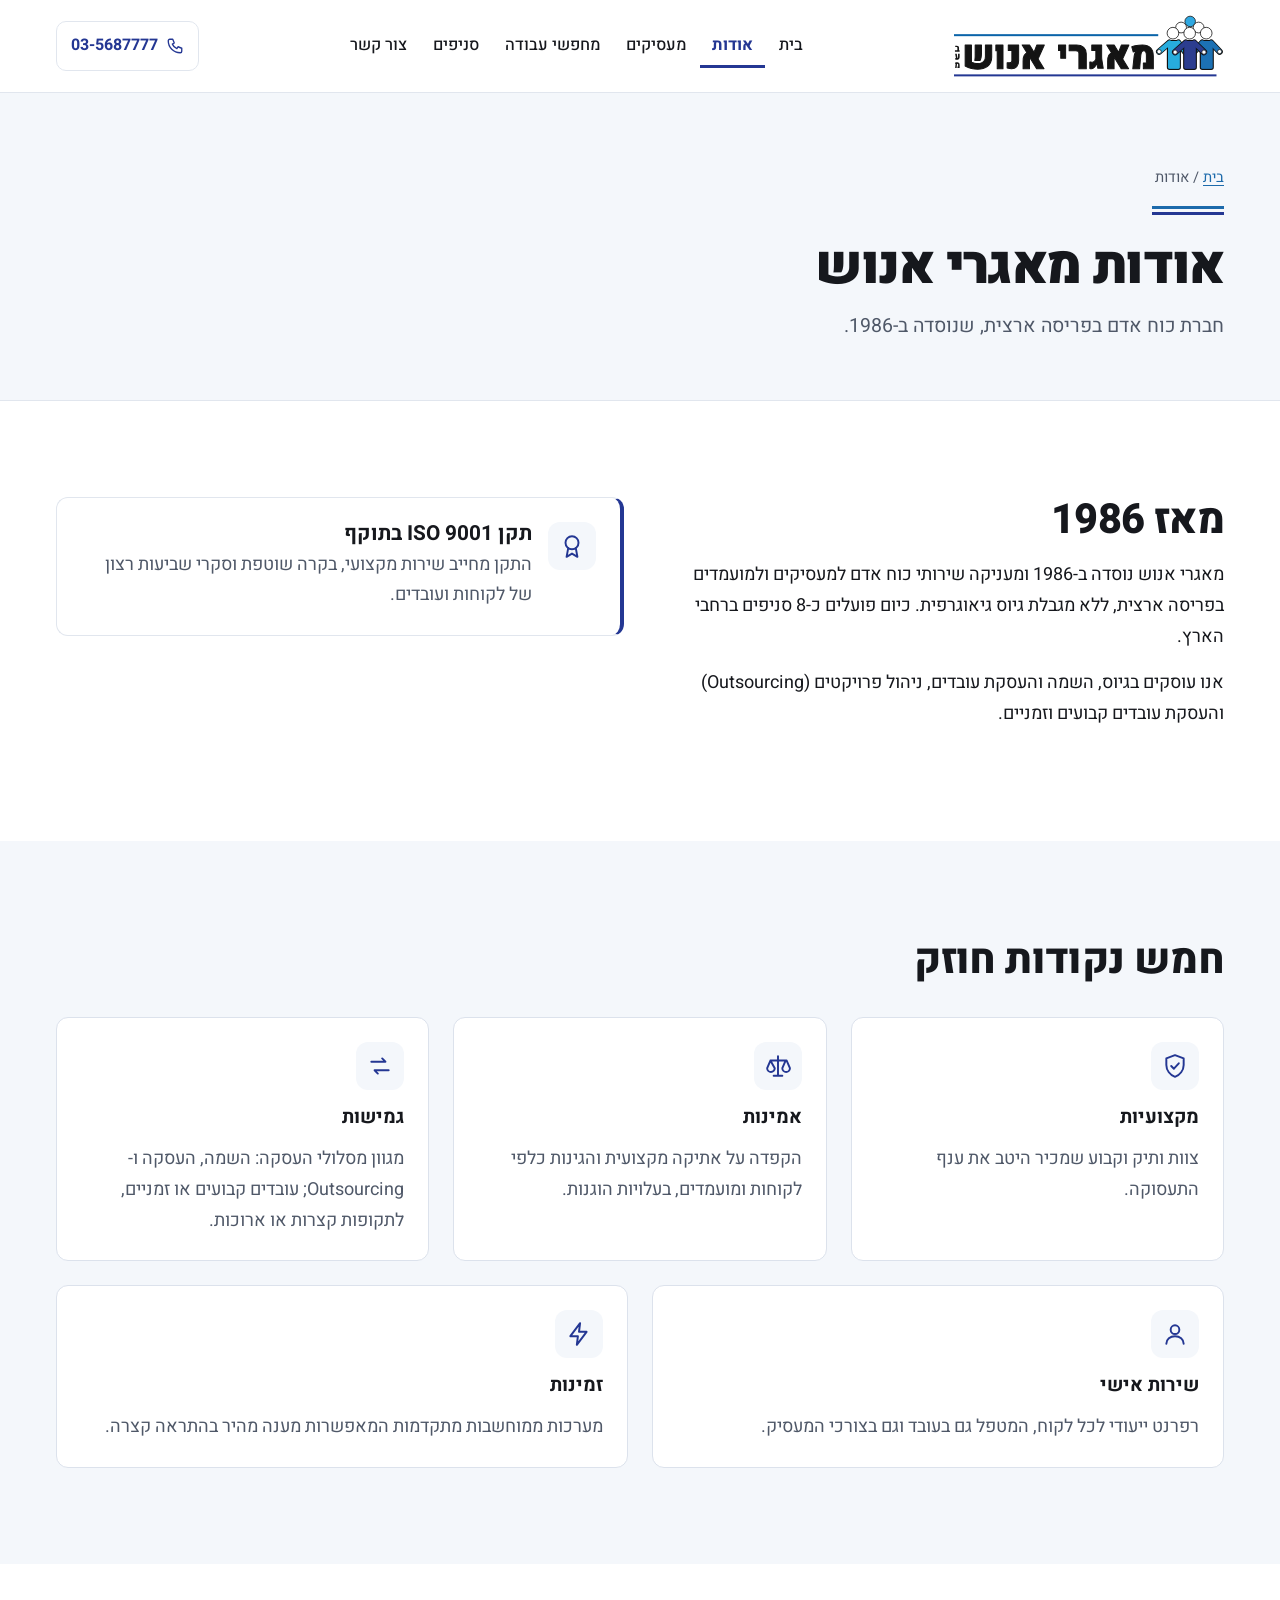
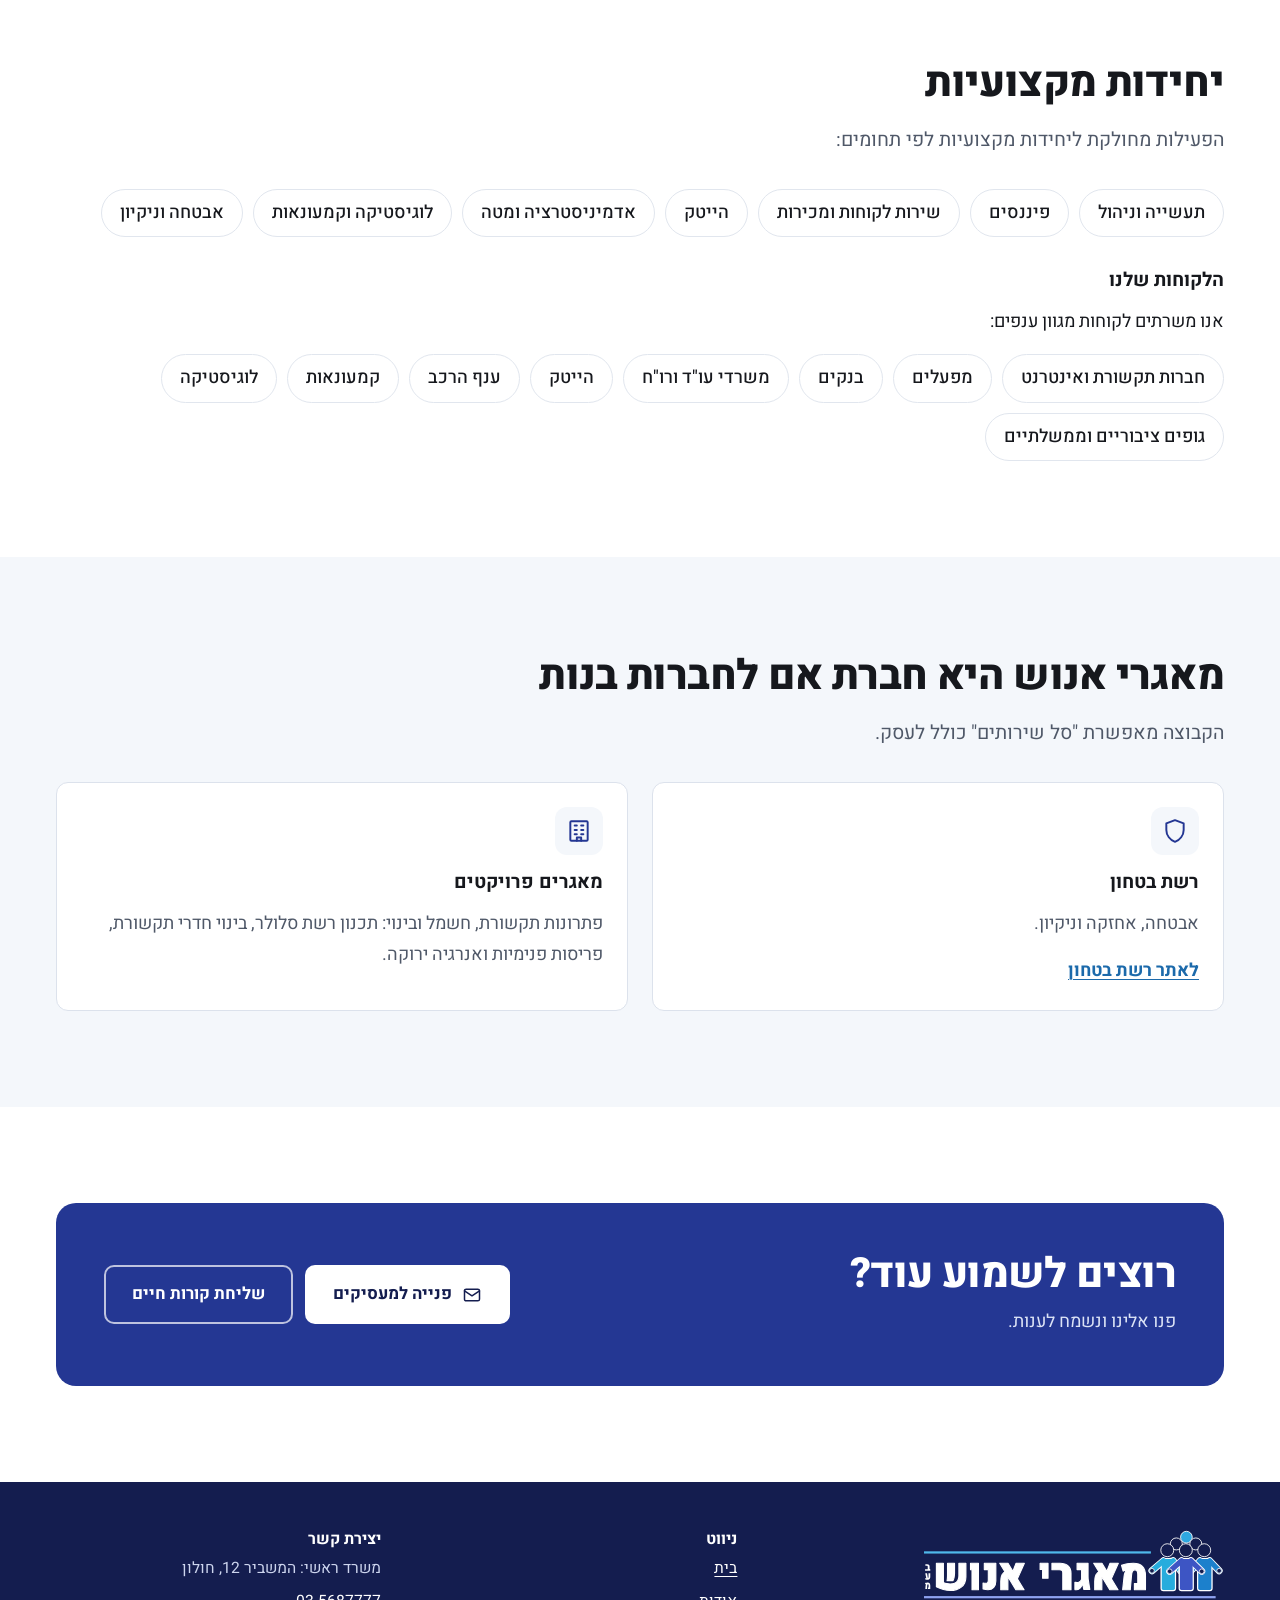
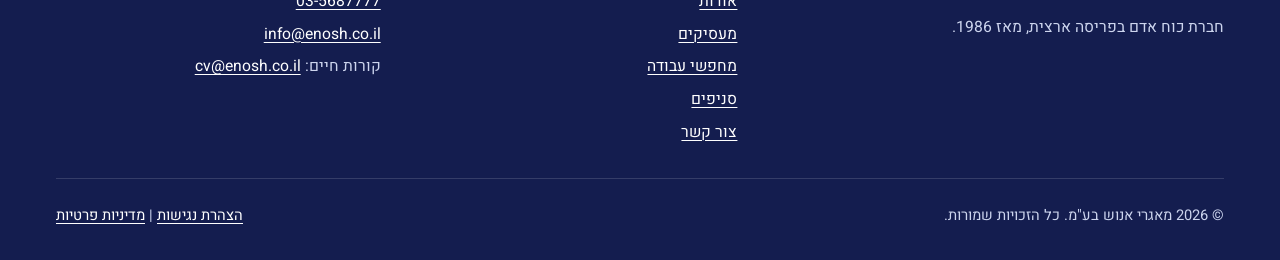
==== about.html @ d74fe284 "אתר מאגרי אנוש - גרסה ראשונה Co-Authored-By: Claude Opus 5.5 <noreply@anthropic.com>" ====
<!doctype html>
<html lang="he" dir="rtl">
<head>
<meta charset="utf-8">
<meta name="viewport" content="width=device-width,initial-scale=1">
<title>אודות | מאגרי אנוש - חברת כוח אדם מאז 1986</title>
<meta name="description" content="מאגרי אנוש נוסדה ב-1986, תקן ISO 9001 בתוקף, פריסה ארצית, יחידות מקצועיות וחברות בנות: רשת בטחון ומאגרים פרויקטים.">
<link rel="canonical" href="https://enosh.co.il/about.html">
<link rel="icon" href="favicon.svg" type="image/svg+xml">
<meta name="theme-color" content="#243793">
<meta property="og:type" content="website">
<meta property="og:locale" content="he_IL">
<meta property="og:site_name" content="מאגרי אנוש">
<meta property="og:title" content="אודות | מאגרי אנוש - חברת כוח אדם מאז 1986">
<meta property="og:description" content="מאגרי אנוש נוסדה ב-1986, תקן ISO 9001 בתוקף, פריסה ארצית, יחידות מקצועיות וחברות בנות: רשת בטחון ומאגרים פרויקטים.">
<meta property="og:url" content="https://enosh.co.il/about.html">
<meta property="og:image" content="https://enosh.co.il/assets/og-image.png">
<meta name="twitter:card" content="summary_large_image">
<link rel="preconnect" href="https://fonts.googleapis.com"><link rel="preconnect" href="https://fonts.gstatic.com" crossorigin><link rel="stylesheet" href="https://fonts.googleapis.com/css2?family=Heebo:wght@400;500;600;700;800;900&display=swap">
<link rel="stylesheet" href="styles.css">
<noscript><style>.nav{display:flex!important;position:static;flex-wrap:wrap;flex-direction:row;box-shadow:none}.menu-btn,.mo-btn,.chat-ctl .pause-btn,.mq-pause{display:none}.mtrack{animation:none!important;width:auto}.logos[aria-hidden]{display:none}.logos{flex-wrap:wrap;justify-content:center}</style></noscript>

</head>
<body>
<a class="skip" href="#main">דלגו לתוכן הראשי</a>
<header class="site-header"><div class="wrap bar">
<a class="logo" href="./" aria-label="מאגרי אנוש - דף הבית"><img src="assets/logo.svg" alt="מאגרי אנוש" width="431" height="99"></a>
<nav class="nav" id="site-nav" aria-label="ניווט ראשי"><a href="./">בית</a><a href="about.html" aria-current="page">אודות</a><a href="employers.html">מעסיקים</a><a href="candidates.html">מחפשי עבודה</a><a href="branches.html">סניפים</a><a href="contact.html">צור קשר</a></nav>
<div class="hdr-end"><a class="hdr-cta" href="tel:+97235687777" aria-label="התקשרו אלינו: 03-5687777"><svg viewBox="0 0 24 24" fill="none" stroke="currentColor" stroke-width="1.8" stroke-linecap="round" stroke-linejoin="round" aria-hidden="true" focusable="false"><path d="M5 3h4l2 5-2.5 1.5a11 11 0 006 6L16 13l5 2v4a2 2 0 01-2 2A16 16 0 013 5a2 2 0 012-2z"/></svg><span class="num"><bdi>03-5687777</bdi></span></a>

<button class="menu-btn" id="menu-btn" type="button" aria-expanded="false" aria-controls="site-nav" aria-label="פתיחת תפריט"><svg viewBox="0 0 24 24" fill="none" stroke="currentColor" stroke-width="1.8" stroke-linecap="round" stroke-linejoin="round" aria-hidden="true" focusable="false"><path d="M4 7h16M4 12h16M4 17h16"/></svg></button></div>
</div></header>
<main id="main" tabindex="-1">
<section class="page-hero"><div class="wrap"><div class="crumbs"><a href="./">בית</a> / אודות</div><span class="rule" aria-hidden="true"></span><h1>אודות מאגרי אנוש</h1><p class="lead">חברת כוח אדם בפריסה ארצית, שנוסדה ב-1986.</p></div></section>
<section><div class="wrap cols two">
<div><h2>מאז 1986</h2>
<p>מאגרי אנוש נוסדה ב-1986 ומעניקה שירותי כוח אדם למעסיקים ולמועמדים בפריסה ארצית, ללא מגבלת גיוס גיאוגרפית. כיום פועלים כ-8 סניפים ברחבי הארץ.</p>
<p>אנו עוסקים בגיוס, השמה והעסקת עובדים, ניהול פרויקטים (<span lang="en">Outsourcing</span>) והעסקת עובדים קבועים וזמניים.</p></div>
<div class="highlight"><div class="ico"><svg viewBox="0 0 24 24" fill="none" stroke="currentColor" stroke-width="1.8" stroke-linecap="round" stroke-linejoin="round" aria-hidden="true" focusable="false"><circle cx="12" cy="9" r="6"/><path d="M8.5 14L7 22l5-3 5 3-1.5-8"/></svg></div><div><h3>תקן <span lang="en">ISO 9001</span> בתוקף</h3><p>התקן מחייב שירות מקצועי, בקרה שוטפת וסקרי שביעות רצון של לקוחות ועובדים.</p></div></div>
</div></section>
<section class="alt" aria-labelledby="h-str"><div class="wrap"><div class="sec-head"><h2 id="h-str">חמש נקודות חוזק</h2></div>
<div class="grid c5"><article class="card"><div class="ico"><svg viewBox="0 0 24 24" fill="none" stroke="currentColor" stroke-width="1.8" stroke-linecap="round" stroke-linejoin="round" aria-hidden="true" focusable="false"><path d="M12 2l8 3v6c0 5-3.4 9.4-8 11-4.6-1.6-8-6-8-11V5l8-3z"/><path d="M8.5 12l2.5 2.5 4.5-5"/></svg></div><h3>מקצועיות</h3><p>צוות ותיק וקבוע שמכיר היטב את ענף התעסוקה.</p></article>
<article class="card"><div class="ico"><svg viewBox="0 0 24 24" fill="none" stroke="currentColor" stroke-width="1.8" stroke-linecap="round" stroke-linejoin="round" aria-hidden="true" focusable="false"><path d="M12 3v18M5 7h14M5 7l-3 7a3.5 3.5 0 007 0L5 7zM19 7l-3 7a3.5 3.5 0 007 0l-3-7zM8 21h8"/></svg></div><h3>אמינות</h3><p>הקפדה על אתיקה מקצועית והגינות כלפי לקוחות ומועמדים, בעלויות הוגנות.</p></article>
<article class="card"><div class="ico"><svg viewBox="0 0 24 24" fill="none" stroke="currentColor" stroke-width="1.8" stroke-linecap="round" stroke-linejoin="round" aria-hidden="true" focusable="false"><path d="M4 8h13l-3-3M20 16H7l3 3"/></svg></div><h3>גמישות</h3><p>מגוון מסלולי העסקה: השמה, העסקה ו-<span lang="en">Outsourcing</span>; עובדים קבועים או זמניים, לתקופות קצרות או ארוכות.</p></article>
<article class="card"><div class="ico"><svg viewBox="0 0 24 24" fill="none" stroke="currentColor" stroke-width="1.8" stroke-linecap="round" stroke-linejoin="round" aria-hidden="true" focusable="false"><circle cx="12" cy="8" r="4"/><path d="M4 21c0-4.4 3.6-7 8-7s8 2.6 8 7"/></svg></div><h3>שירות אישי</h3><p>רפרנט ייעודי לכל לקוח, המטפל גם בעובד וגם בצורכי המעסיק.</p></article>
<article class="card"><div class="ico"><svg viewBox="0 0 24 24" fill="none" stroke="currentColor" stroke-width="1.8" stroke-linecap="round" stroke-linejoin="round" aria-hidden="true" focusable="false"><path d="M13 2L4 14h7l-1 8 9-12h-7l1-8z"/></svg></div><h3>זמינות</h3><p>מערכות ממוחשבות מתקדמות המאפשרות מענה מהיר בהתראה קצרה.</p></article></div></div></section>
<section aria-labelledby="h-spec"><div class="wrap">
<div class="sec-head"><h2 id="h-spec">יחידות מקצועיות</h2><p class="lead">הפעילות מחולקת ליחידות מקצועיות לפי תחומים:</p></div>
<ul class="chips"><li>תעשייה וניהול</li><li>פיננסים</li><li>שירות לקוחות ומכירות</li><li>הייטק</li><li>אדמיניסטרציה ומטה</li><li>לוגיסטיקה וקמעונאות</li><li>אבטחה וניקיון</li></ul>
<h3 style="margin-top:32px">הלקוחות שלנו</h3>
<p>אנו משרתים לקוחות מגוון ענפים:</p>
<ul class="chips"><li>חברות תקשורת ואינטרנט</li><li>מפעלים</li><li>בנקים</li><li>משרדי עו"ד ורו"ח</li><li>הייטק</li><li>ענף הרכב</li><li>קמעונאות</li><li>לוגיסטיקה</li><li>גופים ציבוריים וממשלתיים</li></ul>
</div></section>
<section class="alt" id="group" aria-labelledby="h-grp"><div class="wrap">
<div class="sec-head"><h2 id="h-grp">מאגרי אנוש היא חברת אם לחברות בנות</h2><p class="lead">הקבוצה מאפשרת &quot;סל שירותים&quot; כולל לעסק.</p></div>
<div class="grid c2">
<article class="card"><div class="ico"><svg viewBox="0 0 24 24" fill="none" stroke="currentColor" stroke-width="1.8" stroke-linecap="round" stroke-linejoin="round" aria-hidden="true" focusable="false"><path d="M12 2l8 3v6c0 5-3.4 9.4-8 11-4.6-1.6-8-6-8-11V5l8-3z"/></svg></div><h3>רשת בטחון</h3><p>אבטחה, אחזקה וניקיון.</p><a class="more" href="https://rbsec.co.il" target="_blank" rel="noopener">לאתר רשת בטחון<span class="sr-only"> (נפתח בחלון חדש)</span></a></article>
<article class="card"><div class="ico"><svg viewBox="0 0 24 24" fill="none" stroke="currentColor" stroke-width="1.8" stroke-linecap="round" stroke-linejoin="round" aria-hidden="true" focusable="false"><rect x="4" y="3" width="16" height="18" rx="1"/><path d="M8 7h2M14 7h2M8 11h2M14 11h2M8 15h2M14 15h2M10 21v-3h4v3"/></svg></div><h3>מאגרים פרויקטים</h3><p>פתרונות תקשורת, חשמל ובינוי: תכנון רשת סלולר, בינוי חדרי תקשורת, פריסות פנימיות ואנרגיה ירוקה.</p></article>
</div></div></section>
<section><div class="wrap"><div class="band"><div><h2>רוצים לשמוע עוד?</h2><p>פנו אלינו ונשמח לענות.</p></div><div class="hero-cta"><a class="btn btn-primary" href="mailto:info@enosh.co.il?subject=%D7%A4%D7%A0%D7%99%D7%99%D7%AA%20%D7%9E%D7%A2%D7%A1%D7%99%D7%A7"><svg viewBox="0 0 24 24" fill="none" stroke="currentColor" stroke-width="1.8" stroke-linecap="round" stroke-linejoin="round" aria-hidden="true" focusable="false"><rect x="3" y="5" width="18" height="14" rx="2"/><path d="M3 7l9 6 9-6"/></svg>פנייה למעסיקים</a><a class="btn btn-ghost" href="mailto:cv@enosh.co.il?subject=%D7%A7%D7%95%D7%A8%D7%95%D7%AA%20%D7%97%D7%99%D7%99%D7%9D%20-%20%D7%9E%D7%97%D7%A4%D7%A9%2F%D7%AA%20%D7%A2%D7%91%D7%95%D7%93%D7%94">שליחת קורות חיים</a></div></div></div></section>
</main>
<footer class="site-footer"><div class="wrap">
<div class="foot">
<div><a class="foot-logo" href="./"><img src="assets/logo-white.svg" alt="מאגרי אנוש - דף הבית" width="431" height="99" loading="lazy"></a><p style="margin-top:16px">חברת כוח אדם בפריסה ארצית, מאז 1986.</p></div>
<div><h2>ניווט</h2><ul><li><a href="./">בית</a></li><li><a href="about.html">אודות</a></li><li><a href="employers.html">מעסיקים</a></li><li><a href="candidates.html">מחפשי עבודה</a></li><li><a href="branches.html">סניפים</a></li><li><a href="contact.html">צור קשר</a></li></ul></div>
<div><h2>יצירת קשר</h2><ul><li>משרד ראשי: המשביר 12, חולון</li><li><a href="tel:+97235687777"><bdi>03-5687777</bdi></a></li><li><a href="mailto:info@enosh.co.il">info@enosh.co.il</a></li><li>קורות חיים: <a href="mailto:cv@enosh.co.il">cv@enosh.co.il</a></li></ul></div>
</div>
<div class="foot-bottom"><p>&copy; 2026 מאגרי אנוש בע"מ. כל הזכויות שמורות.</p><p><a href="accessibility.html">הצהרת נגישות</a> | <a href="privacy.html">מדיניות פרטיות</a></p></div>
</div></footer>
<nav class="mbar" aria-label="פעולות מהירות"><a class="cv" href="mailto:cv@enosh.co.il?subject=%D7%A7%D7%95%D7%A8%D7%95%D7%AA%20%D7%97%D7%99%D7%99%D7%9D%20-%20%D7%9E%D7%97%D7%A4%D7%A9%2F%D7%AA%20%D7%A2%D7%91%D7%95%D7%93%D7%94"><svg viewBox="0 0 24 24" fill="none" stroke="currentColor" stroke-width="1.8" stroke-linecap="round" stroke-linejoin="round" aria-hidden="true" focusable="false"><rect x="3" y="5" width="18" height="14" rx="2"/><path d="M3 7l9 6 9-6"/></svg>שליחת קו&quot;ח</a><a class="call" href="tel:+97235687777" aria-label="התקשרו: 03-5687777"><svg viewBox="0 0 24 24" fill="none" stroke="currentColor" stroke-width="1.8" stroke-linecap="round" stroke-linejoin="round" aria-hidden="true" focusable="false"><path d="M5 3h4l2 5-2.5 1.5a11 11 0 006 6L16 13l5 2v4a2 2 0 01-2 2A16 16 0 013 5a2 2 0 012-2z"/></svg>התקשרו</a></nav>
<script src="scripts.js" defer></script>
</body>
</html>
---- styles.css ----
/* מאגרי אנוש — v4 "modern & clean" (11/2026)
   Palette taken from the logo: navy rule #243793, blue figure #1C71B4, cyan figure #27ACDD, black wordmark. */
:root{
  --ink:#16181D;--muted:#4F5868;--navy:#243793;--navy-d:#141D4F;--blue:#1C6AAB;--cyan:#27ACDD;
  --paper:#F4F7FB;--line:#E1E6EE;--white:#fff;
  --r:12px;--r-lg:20px;
  --s1:4px;--s2:8px;--s3:16px;--s4:24px;--s5:32px;--s6:48px;--s7:72px;--s8:112px;
  --font:'Heebo',system-ui,-apple-system,'Segoe UI',Arial,sans-serif;
  --ease:cubic-bezier(.2,.7,.2,1);
  --bar-h:0px;
}
*,*::before,*::after{box-sizing:border-box}
html{scroll-behavior:smooth;scroll-padding-top:96px;scroll-padding-bottom:calc(var(--bar-h) + 16px);-webkit-text-size-adjust:100%}
body{margin:0;font-family:var(--font);color:var(--ink);background:var(--white);line-height:1.7;font-size:1.0625rem;overflow-x:hidden;padding-bottom:var(--bar-h)}
img{max-width:100%;height:auto;display:block}
a{color:var(--blue);text-underline-offset:3px;text-decoration-thickness:1px}
a:hover{color:var(--navy);text-decoration-thickness:2px}
:focus-visible{outline:3px solid var(--navy);outline-offset:3px;border-radius:4px}
bdi{unicode-bidi:isolate}
.sr-only{position:absolute!important;width:1px;height:1px;padding:0;margin:-1px;overflow:hidden;clip:rect(0,0,0,0);white-space:nowrap;border:0}
.skip{position:absolute;inset-inline-start:var(--s3);top:-100px;background:var(--navy);color:#fff;padding:var(--s2) var(--s3);border-radius:8px;z-index:200}
.skip:focus{top:var(--s2);color:#fff}
.wrap{width:100%;max-width:1200px;margin-inline:auto;padding-inline:var(--s3)}
h1,h2,h3{line-height:1.15;margin:0 0 var(--s3);color:var(--ink);letter-spacing:-.015em}
h1{font-size:clamp(2.2rem,7.4vw,4.4rem);font-weight:900;letter-spacing:-.025em;line-height:1.05}
h2{font-size:clamp(1.65rem,4vw,2.6rem);font-weight:800}
h3{font-size:1.2rem;font-weight:700;letter-spacing:0}
p{margin:0 0 var(--s3)}
.lead{font-size:clamp(1.08rem,1.6vw,1.22rem);color:var(--muted);max-width:58ch;line-height:1.7}
section{padding-block:var(--s7)}
.alt{background:var(--paper)}
.sec-head{margin-bottom:var(--s5);max-width:720px}
.sec-head h2{margin-bottom:var(--s3)}
.sec-head .lead{margin:0}
/* the logo's double rule — used as the one recurring brand device */
.rule{display:block;width:72px;height:9px;margin:0 0 var(--s4);background:linear-gradient(var(--blue),var(--blue)) top/100% 3px no-repeat,linear-gradient(var(--navy),var(--navy)) bottom/100% 3px no-repeat}
.todo{background:#FFF3C4;padding:0 4px;border-radius:4px}

/* ===== header ===== */
.site-header{position:sticky;top:0;z-index:60;background:rgba(255,255,255,.97);border-bottom:1px solid var(--line);transition:box-shadow .3s}
.site-header.scrolled{box-shadow:0 6px 24px rgba(20,29,79,.08)}
.bar{position:relative;display:flex;align-items:center;justify-content:space-between;gap:var(--s3);min-height:72px}
.logo{display:block;flex:none;line-height:0;border-radius:6px}
.logo img{height:40px;width:auto}
.nav{display:none;position:absolute;inset-inline:calc(var(--s3) * -1);top:100%;background:#fff;border-bottom:1px solid var(--line);padding:var(--s2) var(--s3) var(--s3);box-shadow:0 16px 32px rgba(20,29,79,.1);flex-direction:column}
.nav.open{display:flex}
.nav a{color:var(--ink);text-decoration:none;font-weight:500;padding:12px var(--s3);border-radius:8px}
.nav a:hover{background:var(--paper);color:var(--navy)}
.nav a[aria-current="page"]{color:var(--navy);font-weight:700;background:var(--paper)}
.hdr-end{display:flex;align-items:center;gap:var(--s2)}
.hdr-cta{display:none;align-items:center;gap:var(--s2);color:var(--navy);text-decoration:none;font-weight:700;padding:10px 14px;border:1px solid var(--line);border-radius:10px;white-space:nowrap;font-size:1rem}
.hdr-cta:hover{border-color:var(--navy);color:var(--navy);text-decoration:none}
.hdr-cta svg{width:18px;height:18px}
.mo-btn,.menu-btn{display:inline-flex;align-items:center;justify-content:center;gap:6px;min-width:44px;height:44px;border:1px solid var(--line);background:#fff;border-radius:10px;color:var(--navy);cursor:pointer;padding:0 10px;font:inherit;font-size:.9rem;font-weight:600}
.mo-btn:hover,.menu-btn:hover{border-color:var(--navy)}
.mo-btn svg,.menu-btn svg{width:22px;height:22px;flex:none}
.mo-btn[aria-pressed="true"]{background:var(--navy);color:#fff;border-color:var(--navy)}
.mo-lbl{display:none}
@media (min-width:600px){
  .logo img{height:48px}
  .hdr-cta{display:inline-flex}
}
@media (min-width:1000px){
  .bar{min-height:92px}
  .logo img{height:62px}
  .site-header.scrolled .logo img{height:50px}
  .logo img{transition:height .3s var(--ease)}
  .menu-btn{display:none}
  .nav{display:flex;position:static;flex-direction:row;border:0;box-shadow:none;padding:0;background:none;gap:2px}
  .nav a{padding:8px 12px;font-size:1.02rem}
  .nav a[aria-current="page"]{background:none;box-shadow:inset 0 -3px 0 var(--navy);border-radius:0}
}
@media (min-width:1200px){.mo-lbl{display:inline}}

/* ===== buttons ===== */
.btn{display:inline-flex;align-items:center;justify-content:center;gap:10px;font:inherit;font-weight:700;font-size:1.05rem;text-decoration:none;padding:13px 26px;border-radius:10px;border:2px solid transparent;transition:background .2s,color .2s,border-color .2s;min-height:52px;cursor:pointer}
.btn svg{width:20px;height:20px;flex:none}
.btn-primary,.btn-dark{background:var(--navy);color:#fff}
.btn-primary:hover,.btn-dark:hover{background:var(--navy-d);color:#fff;text-decoration:none}
.btn-ghost{border-color:var(--navy);color:var(--navy);background:#fff}
.btn-ghost:hover{background:var(--paper);color:var(--navy-d);text-decoration:none}
.on-dark .btn-primary{background:#fff;color:var(--navy-d)}
.on-dark .btn-primary:hover{background:#E6ECF8;color:var(--navy-d)}
.on-dark .btn-ghost{background:transparent;border-color:rgba(255,255,255,.7);color:#fff}
.on-dark .btn-ghost:hover{background:rgba(255,255,255,.1);color:#fff}
.hero-cta{display:flex;flex-wrap:wrap;gap:12px;margin-top:var(--s5)}

/* ===== home hero ===== */
.hero{padding-block:var(--s6) var(--s7);overflow:hidden}
.hero-grid{display:grid;gap:var(--s6);align-items:center}
.hero h1{margin-bottom:var(--s4)}
.hero h1 span{display:block;color:var(--navy)}
.hero .lead{font-size:clamp(1.1rem,1.7vw,1.3rem)}
.hero-note{margin-top:var(--s4);font-size:.98rem;color:var(--muted)}
.hero-note a{white-space:nowrap}
@media (min-width:360px) and (max-width:599px){.logo img{height:44px}}
.hero-art{position:relative;display:grid;justify-items:center;padding-block:var(--s3)}
@media (min-width:1000px){
  .hero{padding-block:var(--s7) var(--s8)}
  .hero-grid{grid-template-columns:1.1fr .9fr;gap:var(--s7)}
}

/* phone mockup */
.phone-wrap{position:relative;z-index:1;display:grid;justify-items:center;gap:12px;width:100%}
.phone{position:relative;width:min(300px,100%);background:#fff;border:10px solid var(--ink);border-radius:40px;box-shadow:0 30px 60px -20px rgba(20,29,79,.35);overflow:hidden}
.notch{position:absolute;top:0;inset-inline:0;margin-inline:auto;width:96px;height:20px;background:var(--ink);border-radius:0 0 14px 14px;z-index:2}
.chat-top{display:flex;align-items:center;gap:10px;padding:30px 14px 12px;background:var(--navy);color:#fff}
.chat-top .who{line-height:1.25}
.chat-top b{display:block;font-size:.9rem;font-weight:700}
.chat-top small{font-size:.75rem;color:#CFD8F2}
.av{flex:none;display:grid;place-items:center;width:34px;height:34px;border-radius:50%;background:#fff;color:var(--navy);font-weight:800;font-size:.85rem}
.av.sm{width:26px;height:26px;font-size:.75rem;color:#fff}
.chat{display:flex;flex-direction:column;gap:8px;padding:14px 12px 18px;min-height:400px;background:#EEF2F8}
.msg{display:flex;align-items:flex-end;gap:6px;max-width:88%}
.msg.out{align-self:flex-end;flex-direction:row-reverse}
.bub{background:#fff;border-radius:14px;border-end-start-radius:4px;padding:7px 11px 6px;font-size:.88rem;line-height:1.45;box-shadow:0 1px 1px rgba(20,29,79,.06)}
.bub b{display:block;font-size:.75rem;font-weight:700;margin-bottom:1px}
.msg.out .bub{background:#DCE6FA;border-end-start-radius:14px;border-end-end-radius:4px}
.tick{display:block;text-align:end;font-size:.7rem;color:var(--blue);letter-spacing:-2px;margin-top:1px}
.phone.anim .msg{opacity:0;transform:translateY(8px);transition:opacity .7s var(--ease),transform .7s var(--ease)}
.phone.anim .msg.show{opacity:1;transform:none}
.chat-ctl{display:flex;align-items:center;gap:12px;flex-wrap:wrap;justify-content:center}
.caption{font-size:.85rem;font-weight:600;color:var(--muted);background:#fff;border:1px solid var(--line);border-radius:999px;padding:2px 12px}
.pause-btn{font:inherit;font-size:.9rem;font-weight:600;color:var(--navy);background:#fff;border:1px solid var(--line);border-radius:999px;padding:6px 14px;min-height:36px;cursor:pointer;display:inline-flex;align-items:center;gap:6px}
.pause-btn:hover{border-color:var(--navy)}
.pause-btn[aria-pressed="true"]{background:var(--navy);color:#fff;border-color:var(--navy)}
.pause-btn[hidden]{display:none}

/* ===== brand / trust band ===== */
.trust{padding-block:var(--s6);border-block:1px solid var(--line)}
.trust-grid{display:grid;gap:var(--s5);align-items:center}
.trust-logo img{width:min(440px,100%);height:auto}
.facts{list-style:none;margin:0;padding:0;display:grid;grid-template-columns:1fr 1fr;gap:var(--s4) var(--s3)}
.facts li{padding-inline-start:var(--s3);border-inline-start:3px solid var(--line)}
.facts li:first-child{border-color:var(--cyan)}
.facts li:nth-child(2){border-color:var(--navy)}
.facts li:nth-child(3){border-color:var(--blue)}
.facts li:nth-child(4){border-color:var(--navy-d)}
.facts strong{display:block;white-space:nowrap;font-size:clamp(1.6rem,3.2vw,2.2rem);font-weight:900;color:var(--ink);line-height:1.1;letter-spacing:-.02em}
.facts li>span{display:block;color:var(--muted);font-size:.98rem;margin-top:4px}
@media (min-width:1000px){
  .trust-grid{grid-template-columns:auto 1fr;gap:var(--s7)}
  .facts{grid-template-columns:repeat(4,1fr)}
}

/* client logos marquee */
.clients{margin-top:var(--s6)}
.clients-head{display:flex;flex-wrap:wrap;align-items:center;justify-content:space-between;gap:12px;margin-bottom:var(--s3)}
.clients-head h2{font-size:1.15rem;font-weight:700;margin:0;color:var(--muted)}
.marquee{overflow:visible}
.mtrack{display:flex;width:auto}
.marquee.paused .mtrack{animation-play-state:paused}
@keyframes mq{to{transform:translateX(50%)}}
.logos{display:flex;flex-wrap:wrap;justify-content:center;gap:var(--s4) var(--s5);list-style:none;margin:0;padding:0;align-items:center}
.logos[aria-hidden="true"]{display:none}
.logos li{flex:none;width:130px;height:64px;display:grid;place-items:center}
.logos img{max-height:56px;width:auto;filter:grayscale(1);opacity:.75}
.no-motion .mtrack{animation:none;width:auto}
.no-motion .marquee{-webkit-mask:none;mask:none}
.no-motion .logos{flex-wrap:wrap;justify-content:center;padding:0}
.no-motion .logos[aria-hidden="true"],.no-motion .clients .pause-btn{display:none}

/* ===== paths (employers / seekers) ===== */
.paths{display:grid;gap:var(--s4)}
.path{border-radius:var(--r-lg);padding:var(--s5) var(--s4);display:flex;flex-direction:column;align-items:flex-start}
.path h3{font-size:clamp(1.5rem,3vw,2rem);font-weight:800;margin-bottom:var(--s2)}
.path p{max-width:46ch}
.path ul{margin:0 0 var(--s4);padding-inline-start:20px}
.path li{margin-bottom:4px}
.path .btn{margin-top:auto}
.path.emp{background:var(--navy);color:#fff}
.path.emp h3{color:#fff}
.path.emp p,.path.emp li{color:#DCE3F6}
.path.seek{background:var(--paper);border:1px solid var(--line)}
.path.seek p,.path.seek li{color:var(--muted)}
.group-note{margin:var(--s4) 0 0;color:var(--muted)}
@media (min-width:800px){.paths{grid-template-columns:1fr 1fr}.path{padding:var(--s6)}}

/* ===== process steps ===== */
.process{list-style:none;margin:0;padding:0;counter-reset:st;display:grid;gap:var(--s4)}
.process li{counter-increment:st;position:relative;padding-inline-start:64px;min-height:48px}
.process li::before{content:counter(st);position:absolute;inset-inline-start:0;top:0;width:44px;height:44px;border-radius:50%;display:grid;place-items:center;font-weight:800;font-size:1.1rem;color:var(--navy);background:#fff;border:2px solid var(--navy)}
.process li:not(:last-child)::after{content:"";position:absolute;inset-inline-start:21px;top:52px;bottom:calc(var(--s4) * -1 + 6px);width:2px;background:var(--line)}
.process h3{font-size:1.1rem;margin:8px 0 4px}
.process p{margin:0;color:var(--muted);font-size:1rem}
.process-cta{margin-top:var(--s5);display:flex;flex-wrap:wrap;gap:12px;align-items:center}
@media (min-width:1000px){
  .process{grid-template-columns:repeat(5,1fr);gap:var(--s4)}
  .process li{padding:64px 0 0;min-height:0}
  .process li:not(:last-child)::after{inset-inline-start:52px;inset-inline-end:calc(var(--s4) * -1 + 8px);top:21px;bottom:auto;width:auto;height:2px}
  .process h3{margin-top:0}
}

/* ===== generic blocks ===== */
.grid{display:grid;gap:var(--s4);grid-template-columns:1fr}
.card{background:#fff;border:1px solid var(--line);border-radius:var(--r);padding:var(--s4);display:flex;flex-direction:column}
.card p{color:var(--muted);margin:0}
.card h3 a{color:inherit;text-decoration:none}
.card .more{display:inline-block;margin-top:var(--s3);font-weight:700}
.ico{width:48px;height:48px;border-radius:12px;background:var(--paper);color:var(--navy);display:grid;place-items:center;margin-bottom:var(--s3);flex:none}
.ico svg{width:26px;height:26px}
.alt .card{border-color:#DCE2EC}
.chips{display:flex;flex-wrap:wrap;gap:10px;list-style:none;margin:0;padding:0}
.chips li{background:#fff;border:1px solid var(--line);border-radius:999px;padding:8px 18px;font-weight:500;color:var(--ink)}
.band{background:var(--navy);color:#fff;border-radius:var(--r-lg);padding:var(--s5) var(--s4);display:grid;gap:var(--s4)}
.band h2{color:#fff;margin:0 0 var(--s2)}
.band p{margin:0;color:#DCE3F6}
.band .hero-cta{margin:0}
.band .btn-primary{background:#fff;color:var(--navy-d)}
.band .btn-primary:hover{background:#E6ECF8;color:var(--navy-d)}
.band .btn-ghost{background:transparent;border-color:rgba(255,255,255,.7);color:#fff}
.band .btn-ghost:hover{background:rgba(255,255,255,.1);color:#fff}
.highlight{border:1px solid var(--line);border-inline-start:4px solid var(--navy);background:#fff;border-radius:var(--r);padding:var(--s4);display:flex;gap:var(--s3);align-items:flex-start}
.highlight .ico{margin:0}
.highlight h2,.highlight h3{margin-bottom:var(--s1);font-size:1.3rem}
.highlight p{margin:0;color:var(--muted)}
.badge{display:inline-flex;align-items:center;gap:var(--s2);font-weight:600;font-size:.92rem;padding:4px 14px;border-radius:999px;background:var(--paper);border:1px solid var(--line);color:var(--navy)}
.badge svg{width:18px;height:18px}
.badges{display:flex;flex-wrap:wrap;gap:var(--s2);margin-bottom:var(--s4)}
.cols{display:grid;gap:var(--s5)}
.compare{width:100%;border-collapse:separate;border-spacing:0;border:1px solid var(--line);border-radius:var(--r);overflow:hidden;background:#fff}
.compare th,.compare td{padding:var(--s3);text-align:start;vertical-align:top;border-bottom:1px solid var(--line)}
.compare thead th{background:var(--navy);color:#fff;font-weight:700}
.compare tbody th{background:var(--paper);color:var(--ink)}
.compare tr:last-child>*{border-bottom:0}
.sub{color:var(--muted);font-size:.9rem;font-weight:400}
@media (max-width:899px){
  .compare,.compare tbody,.compare tr,.compare th,.compare td{display:block}
  .compare thead{position:absolute;inset-inline-start:-9999px}
  .compare tr{border-bottom:1px solid var(--line)}
  .compare tr:last-child{border-bottom:0}
  .compare td::before{content:attr(data-label);display:block;font-size:.85rem;font-weight:700;color:var(--navy)}
  .compare tbody th{font-size:1.1rem}
}
/* seekers page */
.seek-box{display:grid;gap:var(--s5);background:#fff;border:1px solid var(--line);border-radius:var(--r-lg);padding:var(--s5) var(--s4)}
.steps{list-style:none;margin:0;padding:0;counter-reset:s;display:grid;gap:var(--s3)}
.steps li{counter-increment:s;display:flex;gap:var(--s3);align-items:center}
.steps li::before{content:counter(s);flex:none;width:36px;height:36px;border-radius:50%;border:2px solid var(--navy);color:var(--navy);font-weight:800;display:grid;place-items:center}
.mail-note{font-size:.95rem;color:var(--muted);margin:var(--s3) 0 0}
/* branches */
.branch h3{display:flex;align-items:center;gap:var(--s2)}
.branch h3::before{content:"";flex:none;width:10px;height:10px;border-radius:50%;background:var(--cyan)}
.branch.hq{border-color:var(--navy);box-shadow:inset 0 3px 0 var(--navy)}
.branch address{font-style:normal;color:var(--muted);margin-bottom:var(--s3)}
.branch dl{margin:0;display:grid;grid-template-columns:auto 1fr;gap:var(--s1) var(--s3);font-size:.98rem}
.branch dt{color:var(--muted)}
.branch dd{margin:0;font-weight:600;word-break:break-word}
.branch dd a{text-decoration:none;display:inline-block;padding:2px 0}
.branch dd a:hover{text-decoration:underline}
/* contact */
.contact-grid{display:grid;gap:var(--s3)}
.c-item{display:flex;gap:var(--s3);align-items:flex-start;padding:var(--s4);border-radius:var(--r);background:#fff;border:1px solid var(--line);color:var(--ink);text-decoration:none;word-break:break-word;transition:border-color .2s}
a.c-item:hover{border-color:var(--navy);color:var(--ink);text-decoration:none}
.c-item svg{flex:none;width:26px;height:26px;color:var(--navy)}
.c-item small{display:block;color:var(--muted);font-size:.88rem}
.c-item strong{font-size:1.12rem;font-weight:700}
/* text pages */
.page{padding-block:var(--s6) var(--s7);max-width:800px}
.page h1{font-size:clamp(1.9rem,6vw,2.8rem)}
.page h2{margin-top:var(--s5);font-size:1.45rem}
.page ul{padding-inline-start:var(--s4)}
.page li{margin-bottom:var(--s2)}
.article{max-width:760px;padding-block:var(--s6) var(--s7)}
.article h2{font-size:1.45rem;margin:var(--s5) 0 var(--s3)}
.article ul,.article ol{padding-inline-start:var(--s4);margin:0 0 var(--s3)}
.article li{margin-bottom:var(--s2)}
.checklist{background:var(--paper);border:1px solid var(--line);border-radius:var(--r);padding:var(--s4);margin:var(--s5) 0}
.checklist h2{margin-top:0;font-size:1.2rem}
.checklist ul{list-style:none;padding:0;margin:0}
.checklist li{position:relative;padding-inline-start:32px}
.checklist li::before{content:"";position:absolute;inset-inline-start:0;top:.42em;width:18px;height:18px;border-radius:5px;background:var(--navy) url("data:image/svg+xml,%3Csvg xmlns='http://www.w3.org/2000/svg' viewBox='0 0 24 24' fill='none' stroke='white' stroke-width='3.5' stroke-linecap='round' stroke-linejoin='round'%3E%3Cpath d='M5 12l5 5 9-10'/%3E%3C/svg%3E") center/12px no-repeat}
.article .band{margin-top:var(--s5)}
.err{min-height:70vh;display:grid;place-items:center;text-align:center;padding:var(--s6) var(--s3)}
.err .big{font-size:clamp(5rem,25vw,9rem);font-weight:900;color:var(--navy);line-height:1}

/* inner page hero */
.page-hero{background:var(--paper);padding-block:var(--s6) var(--s5);border-bottom:1px solid var(--line)}
.page-hero h1{font-size:clamp(2rem,6vw,3.3rem);margin-bottom:var(--s3)}
.page-hero .lead{margin:0}
.crumbs{font-size:.92rem;margin-bottom:var(--s3);color:var(--muted)}
.crumbs a{color:var(--blue)}

@media (min-width:600px){
  .grid.c2,.grid.c3,.grid.c5{grid-template-columns:repeat(2,1fr)}
}
@media (min-width:900px){
  body{font-size:1.125rem}
  section{padding-block:96px}
  .page-hero{padding-block:72px 56px}
  .grid.c3{grid-template-columns:repeat(3,1fr)}
  .grid.c5{grid-template-columns:repeat(6,1fr)}
  .grid.c5>.card{grid-column:span 2}
  .grid.c5>.card:nth-child(n+4){grid-column:span 3}
  .seek-box{grid-template-columns:1.2fr 1fr;padding:var(--s6);align-items:center}
  .contact-grid{grid-template-columns:repeat(3,1fr)}
  .cols.two{grid-template-columns:1fr 1fr;align-items:start}
  .band{grid-template-columns:1fr auto;align-items:center;padding:var(--s6)}
}

/* ===== footer ===== */
.site-footer{background:var(--navy-d);color:#CDD5EE;padding-block:var(--s6) var(--s5);font-size:.98rem}
.site-footer a{color:#fff}
.site-footer :focus-visible{outline-color:#fff}
.foot{display:grid;gap:var(--s5)}
.foot-logo img{width:min(300px,100%);height:auto}
.foot p{margin:0 0 var(--s2)}
.foot ul{list-style:none;margin:0;padding:0;display:grid;gap:6px}
.foot h2{font-size:1rem;font-weight:700;color:#fff;margin:0 0 var(--s2);letter-spacing:0}
.foot-bottom{border-top:1px solid rgba(255,255,255,.14);margin-top:var(--s5);padding-top:var(--s4);display:flex;flex-wrap:wrap;gap:var(--s2) var(--s4);justify-content:space-between;font-size:.92rem}
.foot-bottom p{margin:0}
@media (min-width:800px){.foot{grid-template-columns:1.4fr 1fr 1fr;align-items:start}}

/* ===== mobile sticky action bar ===== */
.mbar{position:fixed;inset-inline:0;bottom:0;z-index:55;display:grid;grid-template-columns:1fr 1fr;gap:8px;padding:8px 12px calc(8px + env(safe-area-inset-bottom));background:rgba(255,255,255,.98);border-top:1px solid var(--line);box-shadow:0 -6px 20px rgba(20,29,79,.08)}
.mbar a{display:flex;align-items:center;justify-content:center;gap:8px;min-height:48px;border-radius:10px;font-weight:700;text-decoration:none;font-size:1rem}
.mbar svg{width:20px;height:20px;flex:none}
.mbar .cv{background:var(--navy);color:#fff}
.mbar .call{border:2px solid var(--navy);color:var(--navy);background:#fff}
@media (max-width:699px){:root{--bar-h:72px}}
@media (min-width:700px){.mbar{display:none}}

/* ===== gentle reveal (JS adds .rv only when motion is allowed) ===== */
.rv{opacity:0;transform:translateY(14px);transition:opacity .8s var(--ease),transform .8s var(--ease);transition-delay:var(--d,0s)}
.rv.in{opacity:1;transform:none}
.no-motion .rv{opacity:1;transform:none;transition:none}
.no-motion .phone .msg{opacity:1!important;transform:none!important;transition:none!important}

@media (prefers-reduced-motion:reduce){
  html{scroll-behavior:auto}
  *,*::before,*::after{transition:none!important;animation:none!important}
}
@media print{.site-header,.mbar,.site-footer,.chat-ctl{display:none}body{padding:0}}

@media (max-width:600px){.logos{gap:14px 10px}.logos li{width:calc(33.333% - 10px);height:50px}.logos img{max-height:42px;max-width:100%}}

/* hero brand card (replaces chat) */
.hero-brand{background:#fff;border:1px solid var(--line);border-radius:24px;box-shadow:0 2px 4px rgba(36,55,147,.05),0 24px 60px rgba(36,55,147,.12);padding:clamp(24px,4vw,48px);display:grid;gap:clamp(20px,3vw,32px);max-width:520px;margin-inline:auto}
.hero-brand img{width:100%;height:auto}
.hero-facts{list-style:none;margin:0;padding:0;display:grid;grid-template-columns:repeat(3,1fr);gap:12px;border-top:1px solid var(--line);padding-top:clamp(16px,2.5vw,24px)}
.hero-facts li{display:grid;gap:2px;text-align:center}
.hero-facts b{color:var(--navy);font-size:clamp(1rem,2.2vw,1.2rem);font-weight:800}
.hero-facts span{color:var(--muted);font-size:.85rem;line-height:1.3}

.trust-grid:not(:has(.trust-logo)){display:block}
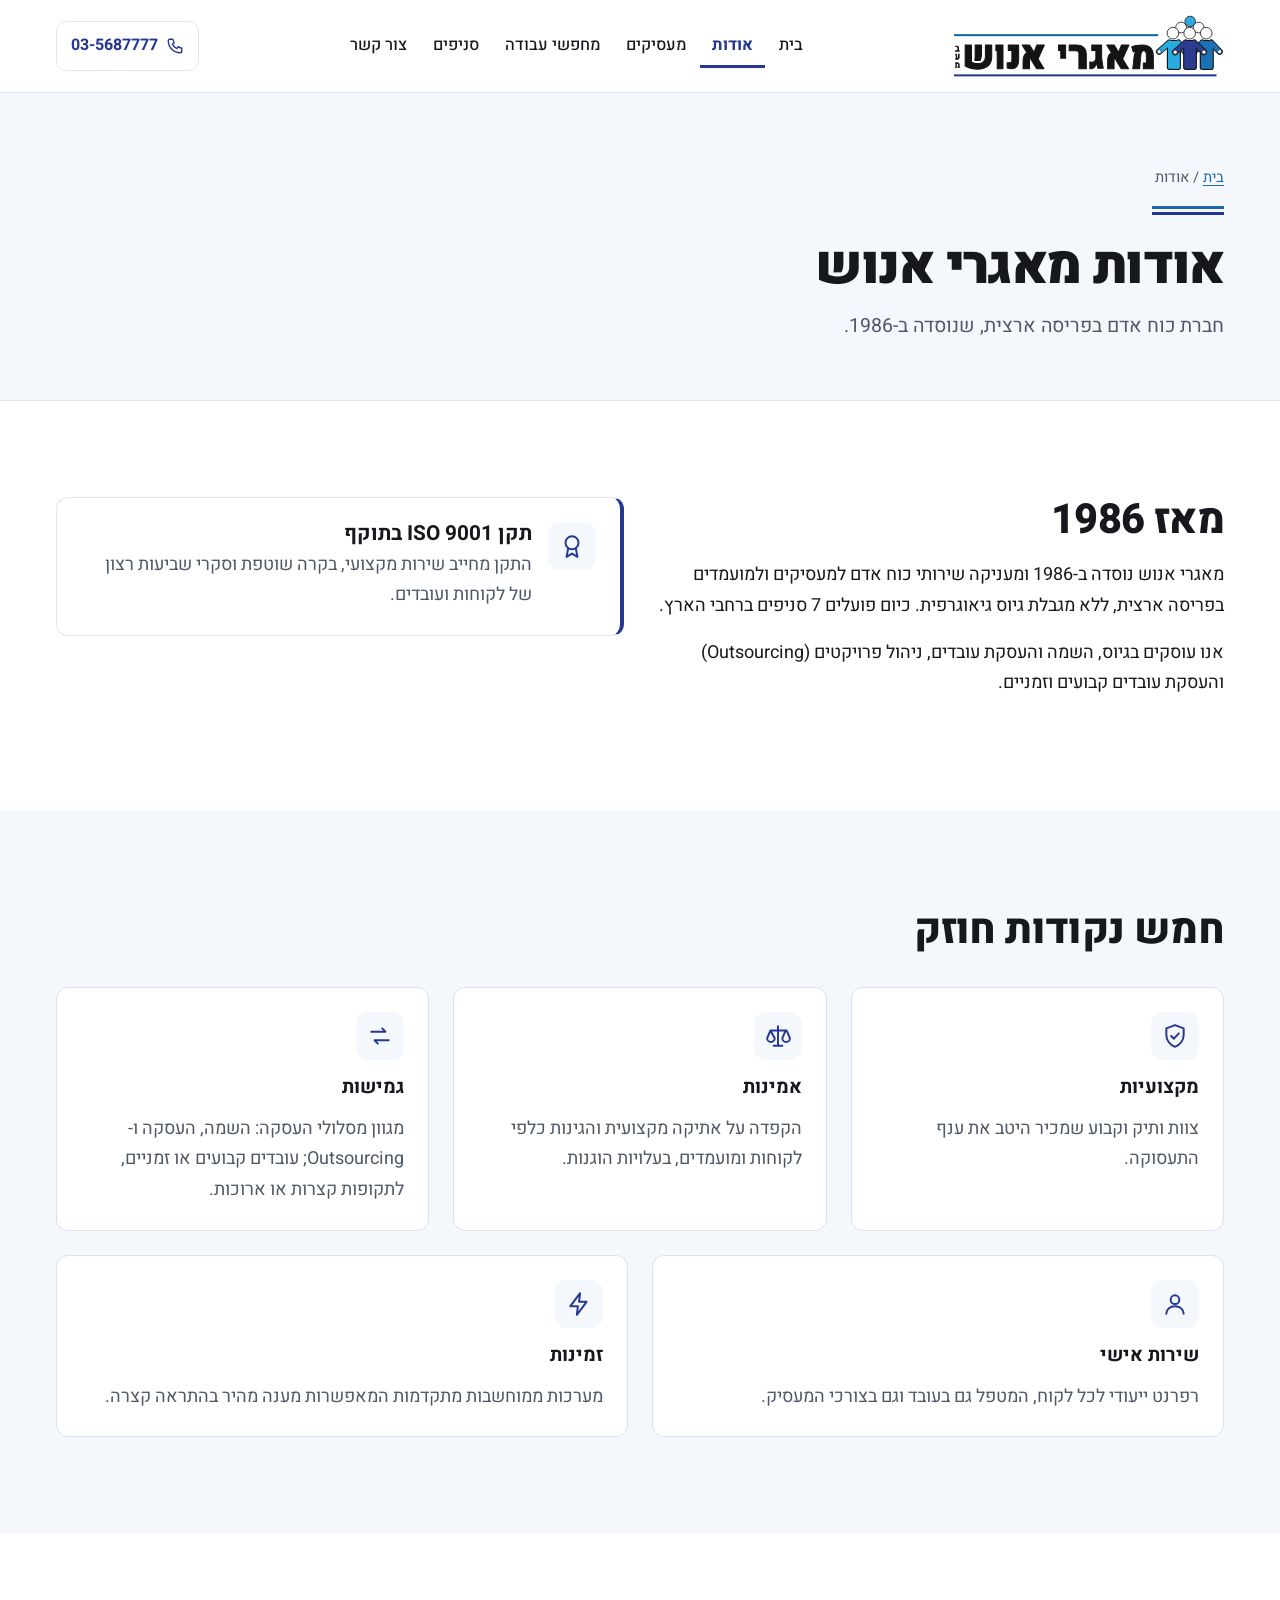
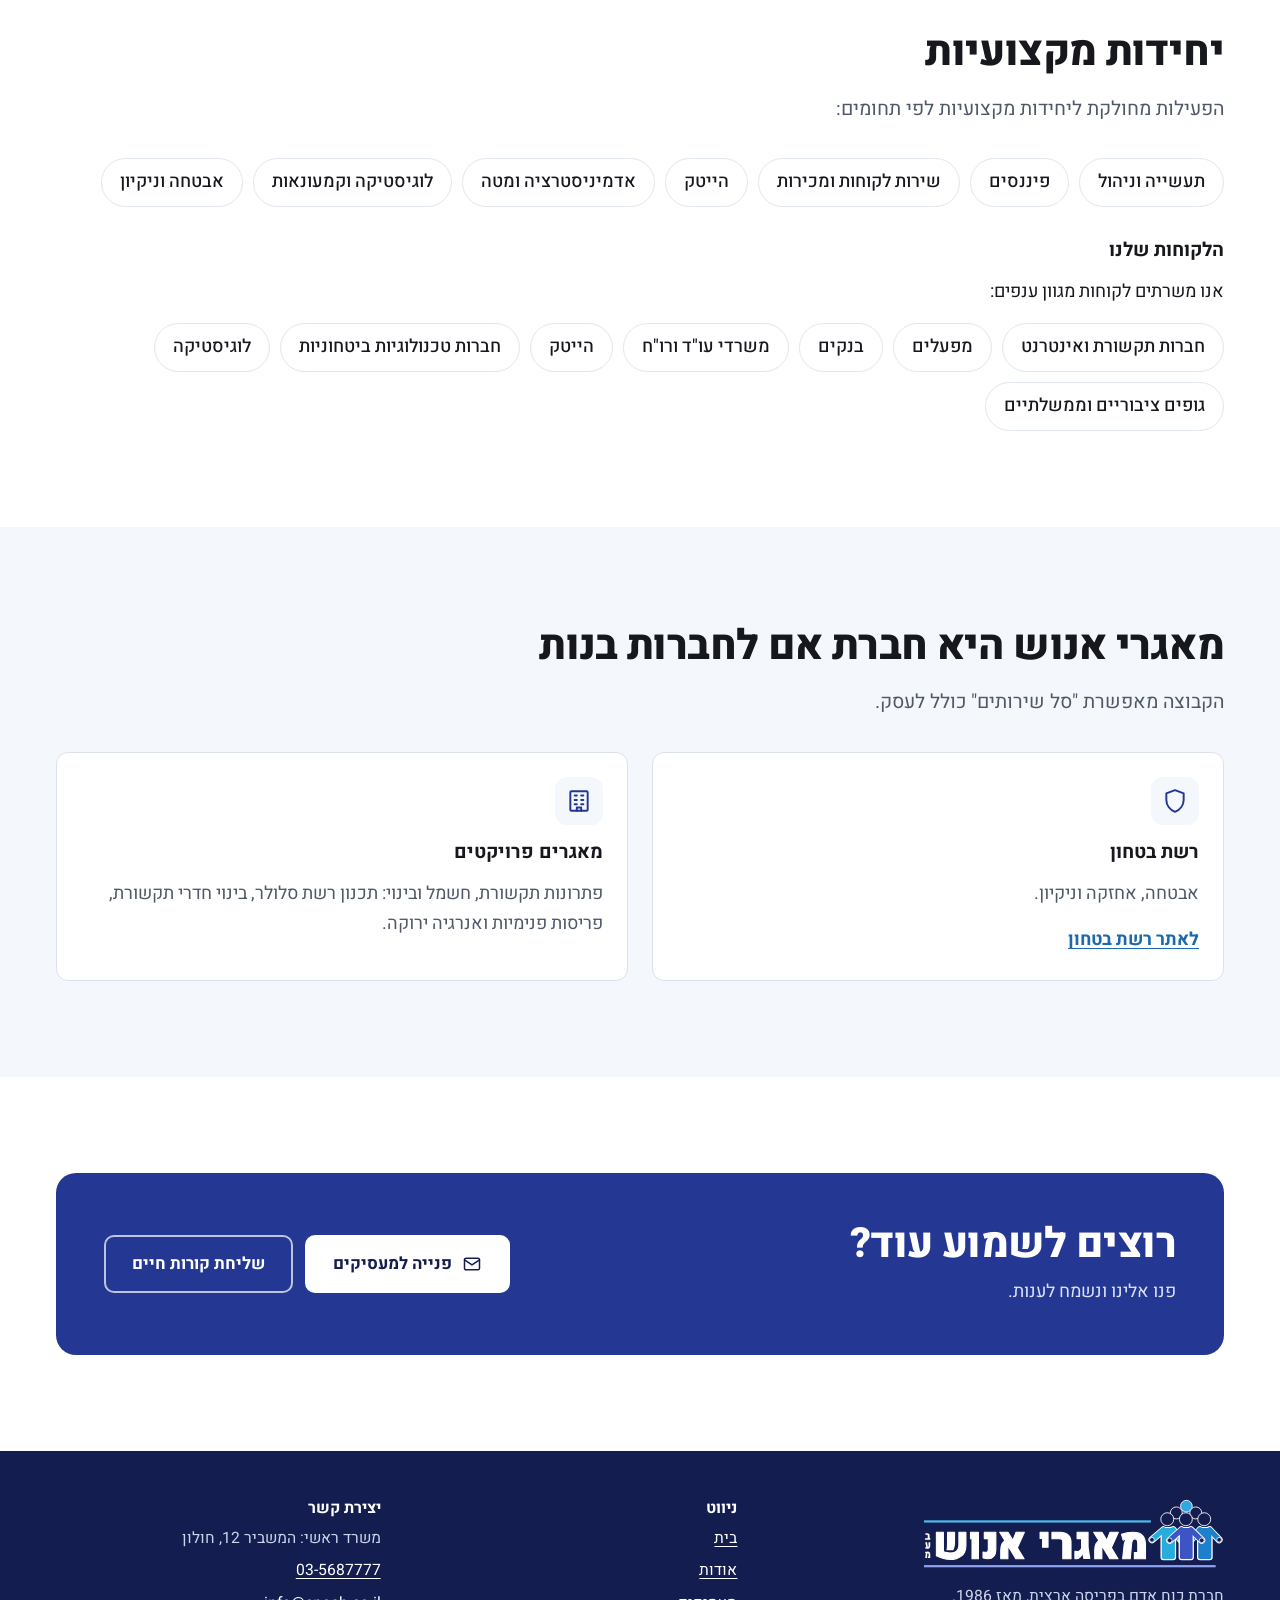
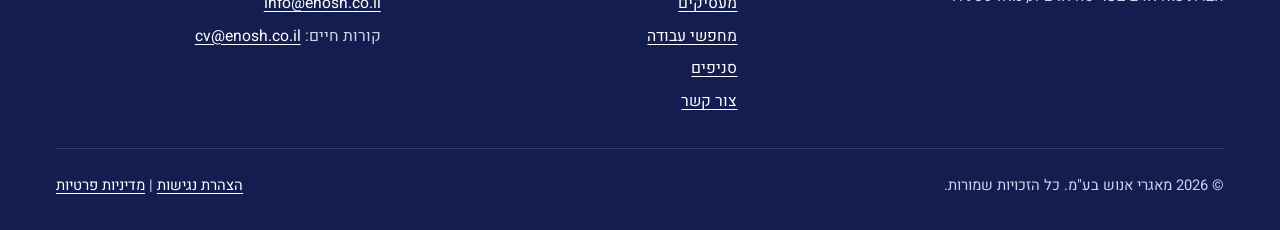
==== commit b6fa3d6e: "עדכוני פנינה: לקוחות באודות, פרסום משרות, ביטול סניף ראשון לציון, החלפת לוגואי לקוחות Co-Authored-By" ====
--- a/about.html
+++ b/about.html
@@ -34,7 +34,7 @@
 <section class="page-hero"><div class="wrap"><div class="crumbs"><a href="./">בית</a> / אודות</div><span class="rule" aria-hidden="true"></span><h1>אודות מאגרי אנוש</h1><p class="lead">חברת כוח אדם בפריסה ארצית, שנוסדה ב-1986.</p></div></section>
 <section><div class="wrap cols two">
 <div><h2>מאז 1986</h2>
-<p>מאגרי אנוש נוסדה ב-1986 ומעניקה שירותי כוח אדם למעסיקים ולמועמדים בפריסה ארצית, ללא מגבלת גיוס גיאוגרפית. כיום פועלים כ-8 סניפים ברחבי הארץ.</p>
+<p>מאגרי אנוש נוסדה ב-1986 ומעניקה שירותי כוח אדם למעסיקים ולמועמדים בפריסה ארצית, ללא מגבלת גיוס גיאוגרפית. כיום פועלים 7 סניפים ברחבי הארץ.</p>
 <p>אנו עוסקים בגיוס, השמה והעסקת עובדים, ניהול פרויקטים (<span lang="en">Outsourcing</span>) והעסקת עובדים קבועים וזמניים.</p></div>
 <div class="highlight"><div class="ico"><svg viewBox="0 0 24 24" fill="none" stroke="currentColor" stroke-width="1.8" stroke-linecap="round" stroke-linejoin="round" aria-hidden="true" focusable="false"><circle cx="12" cy="9" r="6"/><path d="M8.5 14L7 22l5-3 5 3-1.5-8"/></svg></div><div><h3>תקן <span lang="en">ISO 9001</span> בתוקף</h3><p>התקן מחייב שירות מקצועי, בקרה שוטפת וסקרי שביעות רצון של לקוחות ועובדים.</p></div></div>
 </div></section>
@@ -49,7 +49,7 @@
 <ul class="chips"><li>תעשייה וניהול</li><li>פיננסים</li><li>שירות לקוחות ומכירות</li><li>הייטק</li><li>אדמיניסטרציה ומטה</li><li>לוגיסטיקה וקמעונאות</li><li>אבטחה וניקיון</li></ul>
 <h3 style="margin-top:32px">הלקוחות שלנו</h3>
 <p>אנו משרתים לקוחות מגוון ענפים:</p>
-<ul class="chips"><li>חברות תקשורת ואינטרנט</li><li>מפעלים</li><li>בנקים</li><li>משרדי עו"ד ורו"ח</li><li>הייטק</li><li>ענף הרכב</li><li>קמעונאות</li><li>לוגיסטיקה</li><li>גופים ציבוריים וממשלתיים</li></ul>
+<ul class="chips"><li>חברות תקשורת ואינטרנט</li><li>מפעלים</li><li>בנקים</li><li>משרדי עו"ד ורו"ח</li><li>הייטק</li><li>חברות טכנולוגיות ביטחוניות</li><li>לוגיסטיקה</li><li>גופים ציבוריים וממשלתיים</li></ul>
 </div></section>
 <section class="alt" id="group" aria-labelledby="h-grp"><div class="wrap">
 <div class="sec-head"><h2 id="h-grp">מאגרי אנוש היא חברת אם לחברות בנות</h2><p class="lead">הקבוצה מאפשרת &quot;סל שירותים&quot; כולל לעסק.</p></div>
